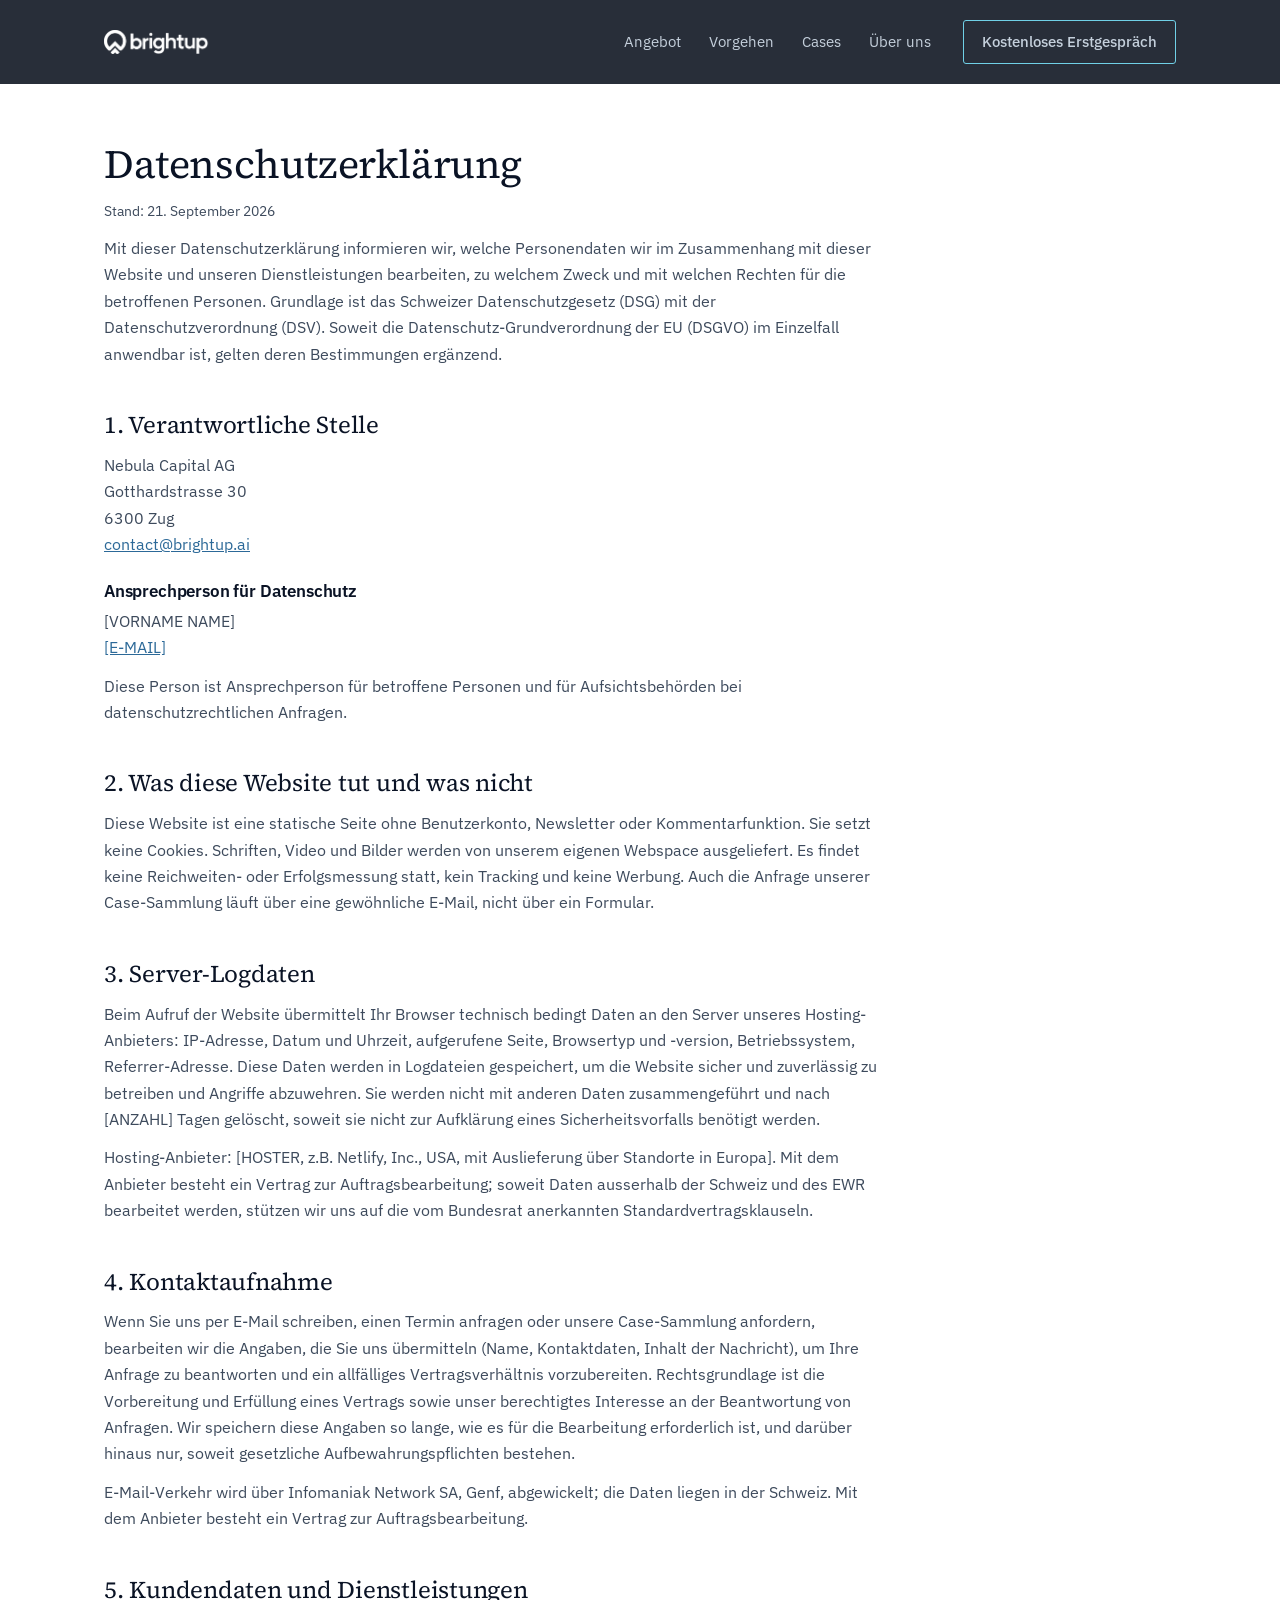
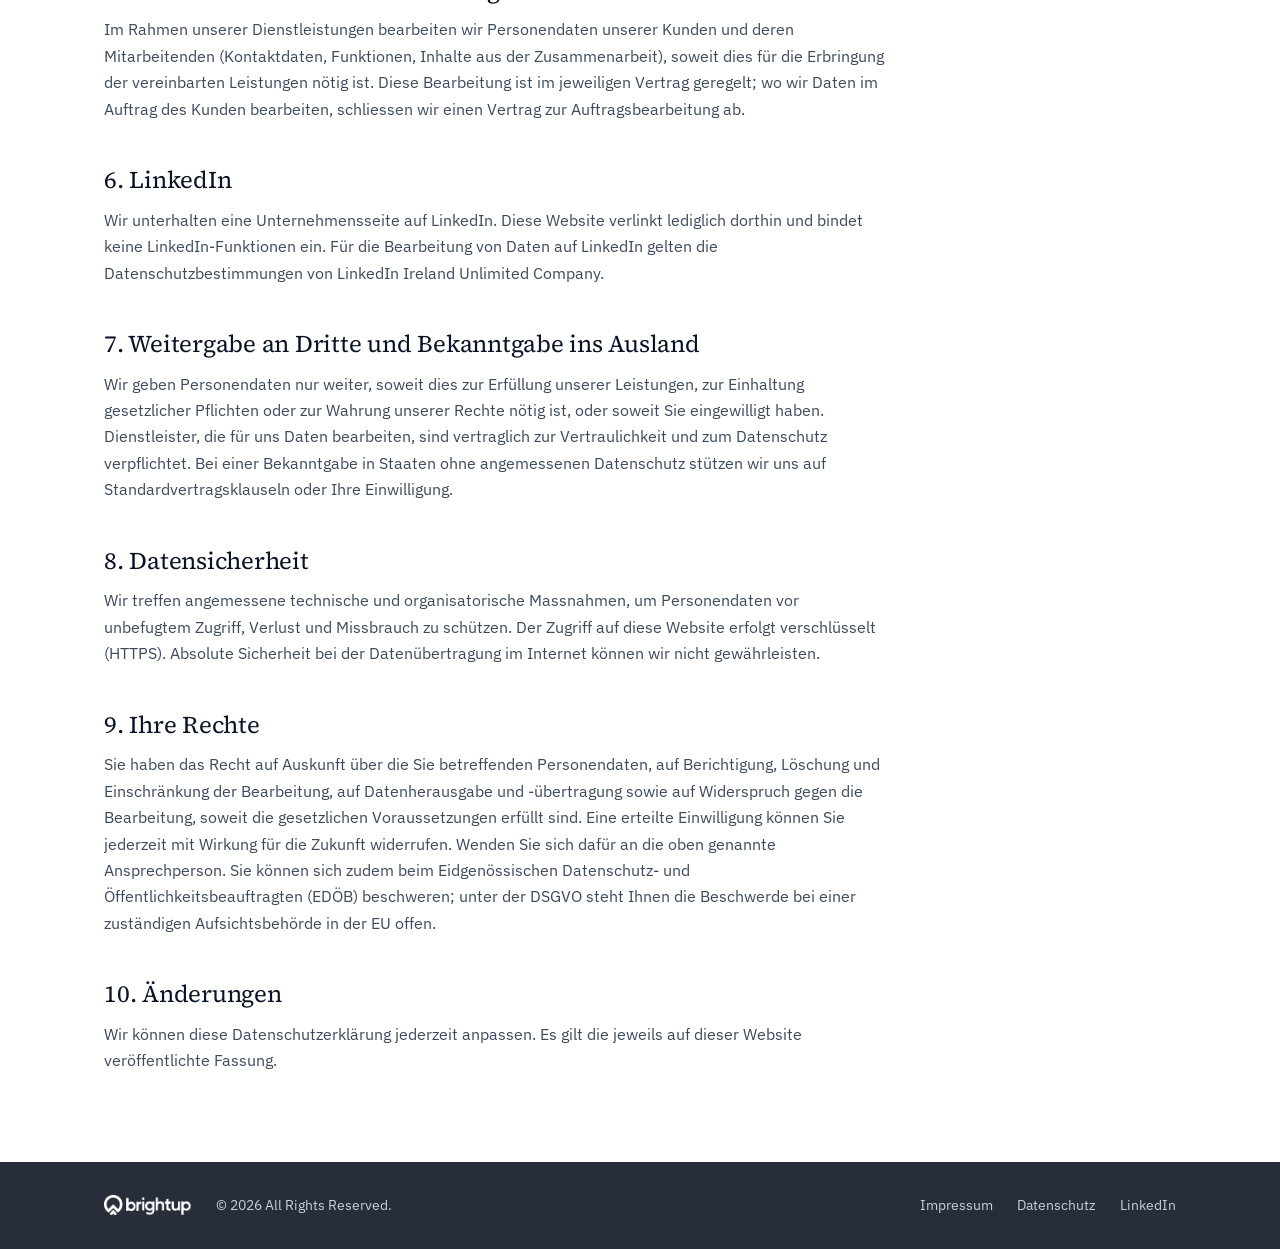
==== datenschutz.html @ b2f159bc "Website v5" ====
<!doctype html>
<html lang="de-CH">
<head>
<meta charset="utf-8">
<meta name="viewport" content="width=device-width, initial-scale=1, viewport-fit=cover">
<title>Datenschutzerklärung – Brightup</title>
<meta name="description" content="Datenschutzerklärung von Brightup.">
<meta name="robots" content="noindex, follow">
<meta name="theme-color" content="#282E39">
<link rel="icon" type="image/png" sizes="32x32" href="/assets/img/favicon-32.png">
<link rel="apple-touch-icon" sizes="180x180" href="/assets/img/favicon-180.png">
<link rel="stylesheet" href="/assets/css/site.css">
</head>
<body>

<header class="header header--solid">
  <div class="container header__bar">
    <a class="header__logo" href="/" aria-label="Brightup, Startseite"><img src="/assets/img/brightup-wordmark-white.png" alt="Brightup" width="890" height="194"></a>
    <button class="nav-toggle" type="button" aria-expanded="false" aria-controls="nav" aria-label="Menü"><span></span></button>
    <nav class="nav" id="nav" aria-label="Hauptnavigation">
      <a href="/#angebot">Angebot</a>
      <a href="/#vorgehen">Vorgehen</a>
      <a href="/#cases">Cases</a>
      <a href="/#ueber">Über uns</a>
      <a class="btn btn--ghost" href="/#gespraech">Kostenloses Erstgespräch</a>
    </nav>
  </div>
</header>

<main class="container legal">
  <div class="legal__body">
    <h1 id="datenschutz">Datenschutzerklärung</h1>
    <p class="meta">Stand: 21. September 2026</p>
    <p>Mit dieser Datenschutzerklärung informieren wir, welche Personendaten wir im Zusammenhang mit dieser Website und unseren Dienstleistungen bearbeiten, zu welchem Zweck und mit welchen Rechten für die betroffenen Personen. Grundlage ist das Schweizer Datenschutzgesetz (DSG) mit der Datenschutzverordnung (DSV). Soweit die Datenschutz-Grundverordnung der EU (DSGVO) im Einzelfall anwendbar ist, gelten deren Bestimmungen ergänzend.</p>

    <h2>1. Verantwortliche Stelle</h2>
    <address>
      <p>Nebula Capital AG<br>
      Gotthardstrasse 30<br>
      6300 Zug<br>
      <a href="mailto:contact@brightup.ai">contact@brightup.ai</a></p>
    </address>
    <h3>Ansprechperson für Datenschutz</h3>
    <p>[VORNAME NAME]<br>
    <a href="mailto:[E-MAIL]">[E-MAIL]</a></p>
    <p>Diese Person ist Ansprechperson für betroffene Personen und für Aufsichtsbehörden bei datenschutzrechtlichen Anfragen.</p>

    <h2>2. Was diese Website tut und was nicht</h2>
    <p>Diese Website ist eine statische Seite ohne Benutzerkonto, Newsletter oder Kommentarfunktion. Sie setzt keine Cookies. Schriften, Video und Bilder werden von unserem eigenen Webspace ausgeliefert. Es findet keine Reichweiten- oder Erfolgsmessung statt, kein Tracking und keine Werbung. Auch die Anfrage unserer Case-Sammlung läuft über eine gewöhnliche E-Mail, nicht über ein Formular.</p>

    <h2>3. Server-Logdaten</h2>
    <p>Beim Aufruf der Website übermittelt Ihr Browser technisch bedingt Daten an den Server unseres Hosting-Anbieters: IP-Adresse, Datum und Uhrzeit, aufgerufene Seite, Browsertyp und -version, Betriebssystem, Referrer-Adresse. Diese Daten werden in Logdateien gespeichert, um die Website sicher und zuverlässig zu betreiben und Angriffe abzuwehren. Sie werden nicht mit anderen Daten zusammengeführt und nach [ANZAHL] Tagen gelöscht, soweit sie nicht zur Aufklärung eines Sicherheitsvorfalls benötigt werden.</p>
    <p>Hosting-Anbieter: [HOSTER, z.B. Netlify, Inc., USA, mit Auslieferung über Standorte in Europa]. Mit dem Anbieter besteht ein Vertrag zur Auftragsbearbeitung; soweit Daten ausserhalb der Schweiz und des EWR bearbeitet werden, stützen wir uns auf die vom Bundesrat anerkannten Standardvertragsklauseln.</p>

    <h2>4. Kontaktaufnahme</h2>
    <p>Wenn Sie uns per E-Mail schreiben, einen Termin anfragen oder unsere Case-Sammlung anfordern, bearbeiten wir die Angaben, die Sie uns übermitteln (Name, Kontaktdaten, Inhalt der Nachricht), um Ihre Anfrage zu beantworten und ein allfälliges Vertragsverhältnis vorzubereiten. Rechtsgrundlage ist die Vorbereitung und Erfüllung eines Vertrags sowie unser berechtigtes Interesse an der Beantwortung von Anfragen. Wir speichern diese Angaben so lange, wie es für die Bearbeitung erforderlich ist, und darüber hinaus nur, soweit gesetzliche Aufbewahrungspflichten bestehen.</p>
    <p>E-Mail-Verkehr wird über Infomaniak Network SA, Genf, abgewickelt; die Daten liegen in der Schweiz. Mit dem Anbieter besteht ein Vertrag zur Auftragsbearbeitung.</p>


    <h2>5. Kundendaten und Dienstleistungen</h2>
    <p>Im Rahmen unserer Dienstleistungen bearbeiten wir Personendaten unserer Kunden und deren Mitarbeitenden (Kontaktdaten, Funktionen, Inhalte aus der Zusammenarbeit), soweit dies für die Erbringung der vereinbarten Leistungen nötig ist. Diese Bearbeitung ist im jeweiligen Vertrag geregelt; wo wir Daten im Auftrag des Kunden bearbeiten, schliessen wir einen Vertrag zur Auftragsbearbeitung ab.</p>

    <h2>6. LinkedIn</h2>
    <p>Wir unterhalten eine Unternehmensseite auf LinkedIn. Diese Website verlinkt lediglich dorthin und bindet keine LinkedIn-Funktionen ein. Für die Bearbeitung von Daten auf LinkedIn gelten die Datenschutzbestimmungen von LinkedIn Ireland Unlimited Company.</p>

    <h2>7. Weitergabe an Dritte und Bekanntgabe ins Ausland</h2>
    <p>Wir geben Personendaten nur weiter, soweit dies zur Erfüllung unserer Leistungen, zur Einhaltung gesetzlicher Pflichten oder zur Wahrung unserer Rechte nötig ist, oder soweit Sie eingewilligt haben. Dienstleister, die für uns Daten bearbeiten, sind vertraglich zur Vertraulichkeit und zum Datenschutz verpflichtet. Bei einer Bekanntgabe in Staaten ohne angemessenen Datenschutz stützen wir uns auf Standardvertragsklauseln oder Ihre Einwilligung.</p>

    <h2>8. Datensicherheit</h2>
    <p>Wir treffen angemessene technische und organisatorische Massnahmen, um Personendaten vor unbefugtem Zugriff, Verlust und Missbrauch zu schützen. Der Zugriff auf diese Website erfolgt verschlüsselt (HTTPS). Absolute Sicherheit bei der Datenübertragung im Internet können wir nicht gewährleisten.</p>

    <h2>9. Ihre Rechte</h2>
    <p>Sie haben das Recht auf Auskunft über die Sie betreffenden Personendaten, auf Berichtigung, Löschung und Einschränkung der Bearbeitung, auf Datenherausgabe und -übertragung sowie auf Widerspruch gegen die Bearbeitung, soweit die gesetzlichen Voraussetzungen erfüllt sind. Eine erteilte Einwilligung können Sie jederzeit mit Wirkung für die Zukunft widerrufen. Wenden Sie sich dafür an die oben genannte Ansprechperson. Sie können sich zudem beim Eidgenössischen Datenschutz- und Öffentlichkeitsbeauftragten (EDÖB) beschweren; unter der DSGVO steht Ihnen die Beschwerde bei einer zuständigen Aufsichtsbehörde in der EU offen.</p>

    <h2>10. Änderungen</h2>
    <p>Wir können diese Datenschutzerklärung jederzeit anpassen. Es gilt die jeweils auf dieser Website veröffentlichte Fassung.</p>
  </div>
</main>

<footer class="footer">
  <div class="container footer__row">
    <div class="footer__brand">
      <img src="/assets/img/brightup-wordmark-white.png" alt="Brightup" width="890" height="194">
      <span>© <span data-year>2026</span> All Rights Reserved.</span>
    </div>
    <div class="footer__links">
      <a href="/impressum.html">Impressum</a>
      <a href="/datenschutz.html">Datenschutz</a>
      <a href="https://www.linkedin.com/company/brightupai/" rel="noopener">LinkedIn</a>
    </div>
  </div>
</footer>

<script src="/assets/js/site.js" defer></script>
</body>
</html>
---- assets/css/site.css ----
/* Brightup — Stylesheet. Design-System siehe CLAUDE.md. */

@font-face { font-family: "Source Serif 4"; font-style: normal; font-weight: 400; font-display: swap; src: url("../fonts/source-serif-4-latin-400-normal.woff2") format("woff2"); }
@font-face { font-family: "Source Serif 4"; font-style: normal; font-weight: 600; font-display: swap; src: url("../fonts/source-serif-4-latin-600-normal.woff2") format("woff2"); }
@font-face { font-family: "IBM Plex Sans"; font-style: normal; font-weight: 400; font-display: swap; src: url("../fonts/ibm-plex-sans-latin-400-normal.woff2") format("woff2"); }
@font-face { font-family: "IBM Plex Sans"; font-style: normal; font-weight: 500; font-display: swap; src: url("../fonts/ibm-plex-sans-latin-500-normal.woff2") format("woff2"); }
@font-face { font-family: "IBM Plex Sans"; font-style: normal; font-weight: 600; font-display: swap; src: url("../fonts/ibm-plex-sans-latin-600-normal.woff2") format("woff2"); }

:root {
  --ink: #0A1325;
  --ink-muted: #3D4A5C;
  --paper: #FAFAFA;
  --white: #FFFFFF;
  --line: #D5DBE3;
  --line-soft: #E3E7EC;
  --accent: #2C6998;
  --accent-bright: #2C8ECF;
  --cyan: #70D0E7;
  --dark: #282E39;
  --navy: #061424;
  --grad: linear-gradient(90deg, #3BE9F1, #4AC6F9);
  --serif: "Source Serif 4", Georgia, "Times New Roman", serif;
  --sans: "IBM Plex Sans", system-ui, -apple-system, "Segoe UI", Helvetica, Arial, sans-serif;
  --container: 1200px;
  --gutter: clamp(20px, 5vw, 96px);
  --section: clamp(56px, 8vw, 100px);
  --radius: 4px;
  box-sizing: border-box;
  padding-top: env(safe-area-inset-top, 0px);
  padding-bottom: env(safe-area-inset-bottom, 0px);
}
*, *::before, *::after { box-sizing: inherit; }
html { scroll-behavior: smooth; scroll-padding-top: calc(72px + env(safe-area-inset-top, 0px)); -webkit-text-size-adjust: 100%; }
body { margin: 0; background: var(--white); color: var(--ink); font-family: var(--sans); font-size: 16px; line-height: 1.65; -webkit-font-smoothing: antialiased; }
img, video { max-width: 100%; height: auto; display: block; }
a { color: var(--accent); }
a:hover { color: var(--ink); }
button { font: inherit; }
h1, h2, h3 { font-family: var(--serif); font-weight: 400; letter-spacing: -0.01em; line-height: 1.2; margin: 0; text-wrap: pretty; }
p { margin: 0; }
.visually-hidden { position: absolute; width: 1px; height: 1px; overflow: hidden; clip: rect(0 0 0 0); white-space: nowrap; }

.container { width: 100%; max-width: var(--container); margin: 0 auto; padding-left: var(--gutter); padding-right: var(--gutter); }
.section { padding-top: var(--section); padding-bottom: var(--section); border-bottom: 1px solid var(--line-soft); }
.section--paper { background: var(--paper); }
.gradbar { width: 40px; height: 3px; background: var(--grad); }
.eyebrow { font-size: 12px; font-weight: 500; letter-spacing: 0.08em; text-transform: uppercase; color: var(--ink-muted); }
.eyebrow--accent { color: var(--accent); }
.h2 { font-size: clamp(26px, 3vw, 34px); }
.lead { font-size: clamp(16px, 1.3vw, 17px); color: var(--ink-muted); max-width: 760px; }
.muted { color: var(--ink-muted); }
.small { font-size: 13px; line-height: 1.6; color: var(--ink-muted); }
.stack { display: flex; flex-direction: column; gap: 20px; }

/* Schaltflächen */
.btn { display: inline-flex; align-items: center; justify-content: center; gap: 8px; min-height: 48px; padding: 0 26px; border-radius: 3px; font-weight: 600; font-size: 16px; text-decoration: none; border: 1px solid transparent; cursor: pointer; transition: background .15s ease, color .15s ease, border-color .15s ease; }
.btn--primary { background: var(--accent-bright); color: var(--white); }
.btn--primary:hover { background: var(--accent); color: var(--white); }
.btn--outline { background: var(--white); color: var(--accent); border-color: var(--line); font-weight: 500; font-size: 15px; min-height: 44px; }
.btn--outline:hover { border-color: var(--accent); color: var(--accent); }
.btn--ghost { background: transparent; color: var(--white); border-color: var(--cyan); font-weight: 500; font-size: 15px; min-height: 44px; padding: 0 18px; }
.btn--ghost:hover { background: rgba(255,255,255,0.08); color: var(--white); }
.link { font-size: 16px; text-decoration: none; }
.link--light { color: var(--white); }
.link--light:hover { color: var(--cyan); }

/* Kopf */
.header { position: absolute; top: env(safe-area-inset-top, 0px); left: 0; right: 0; z-index: 20; }
.header__bar { display: flex; align-items: center; justify-content: space-between; gap: 24px; padding-top: 20px; padding-bottom: 20px; }
.header__logo img { height: 24px; width: auto; }
.nav { display: flex; align-items: center; gap: 28px; }
.nav a { font-size: 15px; text-decoration: none; color: #C5D0DC; }
.nav a:hover { color: var(--white); }
.nav .btn { margin-left: 4px; }
.nav-toggle { display: none; background: transparent; border: 1px solid rgba(255,255,255,0.35); color: var(--white); border-radius: 3px; width: 44px; height: 44px; cursor: pointer; align-items: center; justify-content: center; }
.nav-toggle span { display: block; width: 18px; height: 2px; background: currentColor; position: relative; }
.nav-toggle span::before, .nav-toggle span::after { content: ""; position: absolute; left: 0; width: 18px; height: 2px; background: currentColor; }
.nav-toggle span::before { top: -6px; } .nav-toggle span::after { top: 6px; }
.header--solid { position: sticky; top: env(safe-area-inset-top, 0px); background: var(--dark); }
.header--solid .nav a { color: #C5D0DC; }

/* Hero */
.hero { position: relative; background: var(--navy); color: var(--white); overflow: hidden; min-height: 640px; display: flex; align-items: center; }
.hero__media { position: absolute; inset: 0; }
.hero__media video, .hero__media img { position: absolute; inset: 0; width: 100%; height: 100%; object-fit: cover; }
.hero__shade { position: absolute; inset: 0; background: linear-gradient(90deg, rgba(6,20,36,0.78) 0%, rgba(6,20,36,0.5) 55%, rgba(6,20,36,0.2) 100%); }
.hero__inner { position: relative; padding-top: calc(96px + 56px); padding-bottom: 88px; }
.hero__copy { display: flex; flex-direction: column; gap: 20px; max-width: 760px; }
.hero__eyebrow { color: var(--cyan); }
.hero h1 { font-size: clamp(32px, 4.2vw, 54px); font-weight: 600; letter-spacing: -0.015em; line-height: 1.12; color: var(--white); }
.hero__second { font-size: clamp(18px, 1.7vw, 22px); font-weight: 500; line-height: 1.4; }
.hero__sub { font-size: clamp(15px, 1.3vw, 17px); color: #C5D0DC; max-width: 620px; }
.hero__actions { display: flex; align-items: center; flex-wrap: wrap; gap: 20px 24px; padding-top: 6px; }

/* Logos */
.logos { padding-top: 40px; padding-bottom: 40px; }
.logos__row { margin-top: 24px; }
.logos__set { display: flex; align-items: center; justify-content: space-between; flex-wrap: wrap; gap: 28px 48px; }
.logos__set--copy { display: none; }
.logos__set img { height: 34px; width: auto; }
@keyframes logos-marquee { from { transform: translateX(0); } to { transform: translateX(-100%); } }

/* Zwei Spalten */
.two-col { display: grid; grid-template-columns: minmax(0, 400px) minmax(0, 1fr); gap: 56px 72px; align-items: start; }
.two-col--narrow { grid-template-columns: minmax(0, 360px) minmax(0, 1fr); }

/* Karte mit Balken */
.card { background: var(--white); border: 1px solid var(--line); border-radius: var(--radius); }
.erw { padding: 24px 26px; display: flex; flex-direction: column; gap: 12px; }
.erw__head { display: flex; justify-content: space-between; align-items: baseline; gap: 16px; }
.erw__title { font-family: var(--serif); font-size: 19px; }
.erw__row { display: grid; grid-template-columns: minmax(0, 1fr) minmax(0, 1fr) 24px; gap: 12px; align-items: center; padding: 9px 0; border-top: 1px solid var(--line-soft); font-size: 13px; }
.erw__bar { height: 6px; background: #EEF1F4; border-radius: 3px; overflow: hidden; }
.erw__fill { height: 6px; width: 0; background: linear-gradient(90deg, #2C8ECF, #70D0E7); border-radius: 3px; transition: width .8s ease-out; transition-delay: calc(var(--i, 0) * .35s); }
.erw__check { width: 24px; height: 24px; border-radius: 50%; border: 2px solid var(--accent-bright); background: var(--white); display: flex; align-items: center; justify-content: center; opacity: 0; transform: scale(.5); transition: opacity .3s ease, transform .35s cubic-bezier(.2, .9, .3, 1.4); transition-delay: calc(var(--i, 0) * .35s + .7s); }
.erw__check svg { width: 14px; height: 14px; }
.erw__foot { display: flex; justify-content: space-between; gap: 16px; font-size: 12px; color: var(--ink-muted); border-top: 1px solid var(--line); padding-top: 10px; }
.erw.is-visible .erw__fill { width: 100%; }
.erw.is-visible .erw__check { opacity: 1; transform: scale(1); }

/* Angebot */
.grid-3 { display: grid; grid-template-columns: repeat(3, minmax(0, 1fr)); gap: 24px; }
.tile { display: flex; flex-direction: column; gap: 14px; background: var(--paper); border: 1px solid var(--line); border-radius: var(--radius); padding: 28px; }
.tile__title { font-size: 20px; font-weight: 600; line-height: 1.3; }
.tile__text { font-size: 15px; color: var(--ink-muted); flex-grow: 1; }
.section__head { display: flex; align-items: flex-end; justify-content: space-between; gap: 48px; margin-bottom: 40px; }

/* Vorgehen */
.tabs { display: flex; flex-wrap: wrap; gap: 0; border-bottom: 1px solid var(--line); margin-bottom: 40px; }
.tab { flex-shrink: 0; background: transparent; border: none; border-bottom: 2px solid transparent; margin-bottom: -1px; padding: 14px 24px; font-size: 16px; font-weight: 500; color: var(--ink-muted); cursor: pointer; }
.tab[aria-selected="true"] { color: var(--ink); font-weight: 600; border-bottom-color: var(--accent); }
.panel[hidden] { display: none; }
.steps { position: relative; margin-top: 28px; }
.steps::before { content: ""; position: absolute; top: 16px; left: 16px; right: 16px; height: 1px; background: var(--line); }
.steps__grid { display: grid; grid-template-columns: repeat(var(--cols, 4), minmax(0, 1fr)); gap: 40px; }
.step { position: relative; display: flex; flex-direction: column; gap: 10px; padding-top: 28px; }
.step__num { position: absolute; top: 0; left: 0; width: 32px; height: 32px; border: 1px solid var(--accent); border-radius: 50%; background: var(--white); display: flex; align-items: center; justify-content: center; font-family: var(--serif); font-size: 15px; color: var(--accent); }
.step__title { padding-top: 20px; font-size: 18px; font-weight: 600; }
.step__dur { font-size: 13px; color: var(--accent); font-weight: 500; }
.step__text { font-size: 15px; color: var(--ink-muted); }

/* Zertifizierungen */
.cert-tiles { display: grid; grid-template-columns: repeat(3, minmax(0, 1fr)); gap: 12px; }
.cert-group { display: flex; flex-direction: column; gap: 10px; }
.cert-group + .cert-group { margin-top: 6px; }
.cert-tile { display: flex; align-items: center; justify-content: center; min-height: 60px; padding: 0 8px; border-radius: var(--radius); border: 1px solid var(--line); background: var(--paper); font-family: var(--serif); font-size: 18px; letter-spacing: 0.02em; color: var(--ink); cursor: pointer; }
.cert-tile[aria-selected="true"] { background: var(--white); border-color: var(--accent); box-shadow: inset 0 0 0 1px var(--accent); }
.cert-tile img { height: 36px; width: auto; }
.cert-panel { padding: 28px 32px; display: flex; flex-direction: column; gap: 10px; }
.cert-panel__title { font-family: var(--serif); font-size: 22px; line-height: 1.25; }
.cert-panel__text { font-size: 15px; color: var(--ink-muted); }

/* Über */
.prose { display: flex; flex-direction: column; gap: 20px; max-width: 700px; }
.prose p { font-size: 17px; color: var(--ink-muted); }

/* Erstgespräch */
.cta { position: relative; overflow: hidden; border: 1px solid var(--line); border-radius: 6px; background: var(--paper); }
.cta__bar { height: 6px; background: var(--grad); }
.cta__mark { position: absolute; right: -40px; top: 30px; width: 340px; opacity: 0.14; pointer-events: none; }
.cta__inner { position: relative; display: flex; align-items: center; justify-content: space-between; gap: 80px; padding: 56px 64px; }
.cta__copy { display: flex; flex-direction: column; gap: 18px; max-width: 680px; }
.cta h2 { font-size: clamp(28px, 3.2vw, 40px); letter-spacing: -0.015em; line-height: 1.15; }
.cta__actions { display: flex; align-items: center; flex-wrap: wrap; gap: 18px 24px; padding-top: 6px; }

/* Fusszeile */
.footer { background: var(--dark); color: #C5D0DC; padding-top: 32px; padding-bottom: calc(32px + env(safe-area-inset-bottom, 0px)); }
.footer__row { display: flex; align-items: center; justify-content: space-between; flex-wrap: wrap; gap: 16px 24px; }
.footer__brand { display: flex; align-items: center; gap: 20px; font-size: 14px; }
.footer__brand img { height: 20px; width: auto; }
.footer__links { display: flex; gap: 24px; }
.footer__links a { font-size: 14px; color: #C5D0DC; text-decoration: none; }
.footer__links a:hover { color: var(--white); }

/* Cases: Karussell */
.peek { background: var(--navy); color: var(--white); border-bottom: none; }
.peek .eyebrow { color: var(--cyan); }
.peek .h2 { color: var(--white); }
.peek .lead { color: #C5D0DC; }
.peek__head { display: flex; align-items: flex-end; justify-content: space-between; gap: 32px; margin-bottom: 36px; }
.peek__nav { display: flex; gap: 10px; }
.peek__btn { width: 44px; height: 44px; border-radius: 50%; border: 1px solid rgba(255,255,255,0.35); background: transparent; color: var(--white); cursor: pointer; display: inline-flex; align-items: center; justify-content: center; }
.peek__btn:hover { border-color: var(--cyan); color: var(--cyan); }
.peek__track { display: flex; gap: 20px; overflow-x: auto; scroll-snap-type: x mandatory; scroll-behavior: smooth; padding-bottom: 8px; -webkit-overflow-scrolling: touch; scrollbar-width: none; }
.peek__track::-webkit-scrollbar { display: none; }
.case { flex: 0 0 340px; scroll-snap-align: start; display: flex; flex-direction: column; background: rgba(255,255,255,0.04); border: 1px solid rgba(255,255,255,0.14); border-radius: 6px; overflow: hidden; }
.case__media { position: relative; aspect-ratio: 853 / 480; background: #FFFFFF; }
.case__media img { width: 100%; height: 100%; object-fit: cover; }
.case__body { display: flex; flex-direction: column; gap: 6px; padding: 16px 20px 20px; }
.case__body .eyebrow { color: var(--cyan); font-size: 11px; }
.case__title { font-size: 16px; font-weight: 600; line-height: 1.3; color: var(--white); }
.case__text { font-size: 13.5px; color: #C5D0DC; }
.case--cta { justify-content: center; align-items: flex-start; gap: 14px; padding: 28px 24px; background: rgba(112,208,231,0.06); border-color: rgba(112,208,231,0.35); }
.case--cta .case__title { font-family: var(--serif); font-weight: 400; font-size: 22px; line-height: 1.25; }
.peek__foot { display: flex; align-items: center; gap: 24px; flex-wrap: wrap; margin-top: 28px; }
.peek__foot .link { color: #C5D0DC; }
.peek__foot .link:hover { color: var(--white); }

/* Rechtliches */
.legal { padding-top: 56px; padding-bottom: 88px; }
.legal__body { max-width: 780px; }
.legal h1 { font-size: clamp(28px, 3.5vw, 40px); margin-bottom: 12px; }
.legal h2 { font-size: 24px; margin-top: 44px; margin-bottom: 12px; }
.legal h3 { font-family: var(--sans); font-size: 17px; font-weight: 600; margin-top: 24px; margin-bottom: 6px; }
.legal p, .legal li { color: var(--ink-muted); }
.legal p + p { margin-top: 12px; }
.legal ul { padding-left: 20px; margin: 8px 0 0; }
.legal .meta { font-size: 14px; color: var(--ink-muted); }
.legal address { font-style: normal; }
.legal--solid-header .hero { display: none; }

/* Tablet */
@media (max-width: 1024px) {
  .two-col, .two-col--narrow { grid-template-columns: minmax(0, 1fr); gap: 32px; }
  .grid-3 { grid-template-columns: repeat(2, minmax(0, 1fr)); }
  .steps__grid { grid-template-columns: repeat(2, minmax(0, 1fr)); gap: 32px; }
  .steps::before { display: none; }
  .section__head { flex-direction: column; align-items: flex-start; gap: 16px; }
  .cta__inner { flex-direction: column; align-items: flex-start; gap: 28px; padding: 40px 32px; }
  .cta__mark { right: -60px; top: auto; bottom: -40px; width: 260px; }
}

/* Mobil */
@media (max-width: 720px) {
  .nav { display: none; }
  .nav.is-open { display: flex; position: absolute; top: calc(100% + 8px); right: var(--gutter); left: var(--gutter); flex-direction: column; align-items: stretch; gap: 4px; background: var(--dark); border: 1px solid rgba(255,255,255,0.15); border-radius: 6px; padding: 12px; }
  .nav.is-open a { padding: 12px 10px; font-size: 16px; }
  .nav.is-open .btn { margin: 6px 0 0; }
  .nav-toggle { display: inline-flex; }
  .hero { min-height: 0; }
  .hero__shade { background: linear-gradient(180deg, rgba(6,20,36,0.6) 0%, rgba(6,20,36,0.72) 60%, rgba(6,20,36,0.4) 100%); }
  .hero__inner { padding-top: calc(72px + 40px); padding-bottom: 48px; }
  .hero__actions .btn { width: 100%; }
  .hero__actions .link { width: 100%; text-align: center; }
  .logos__row { display: flex; overflow: hidden; margin-top: 20px; }
  .logos__set { flex: 0 0 auto; flex-wrap: nowrap; justify-content: flex-start; gap: 44px; padding-right: 44px; animation: logos-marquee 22s linear infinite; }
  .logos__set--copy { display: flex; }
  .logos__set img { height: 26px; }
  .logos__row:hover .logos__set, .logos__row:active .logos__set { animation-play-state: paused; }
  .grid-3 { grid-template-columns: minmax(0, 1fr); }
  .case { flex: 0 0 min(78vw, 320px); }
  .peek__head { flex-direction: column; align-items: flex-start; gap: 16px; }
  .tile { padding: 22px; }
  .tab { padding: 12px 14px; font-size: 14px; }
  .steps__grid { grid-template-columns: minmax(0, 1fr); gap: 0; }
  .step { padding: 16px 0 16px 46px; border-top: 1px solid var(--line); }
  .step:last-child { border-bottom: 1px solid var(--line); }
  .step__num { top: 16px; }
  .step__title { padding-top: 0; }
  .erw { padding: 18px 16px; }
  .erw__row { grid-template-columns: minmax(0, 1fr) 24px; }
  .erw__bar { display: none; }
  .cert-panel { padding: 20px; }
  .cta__inner { padding: 28px 22px; }
  .cta__actions .btn { width: 100%; }
  .footer__row { flex-direction: column; align-items: flex-start; }
}

/* Grosse Bildschirme */
@media (min-width: 1600px) {
  :root { --container: 1320px; }
  .hero { min-height: 720px; }
}

@media (prefers-reduced-motion: reduce) {
  html { scroll-behavior: auto; }
  .erw__fill, .erw__check { transition: none; }
  .logos__set { animation: none; }
  .logos__set--copy { display: none; }
  .logos__row { overflow-x: auto; }
}
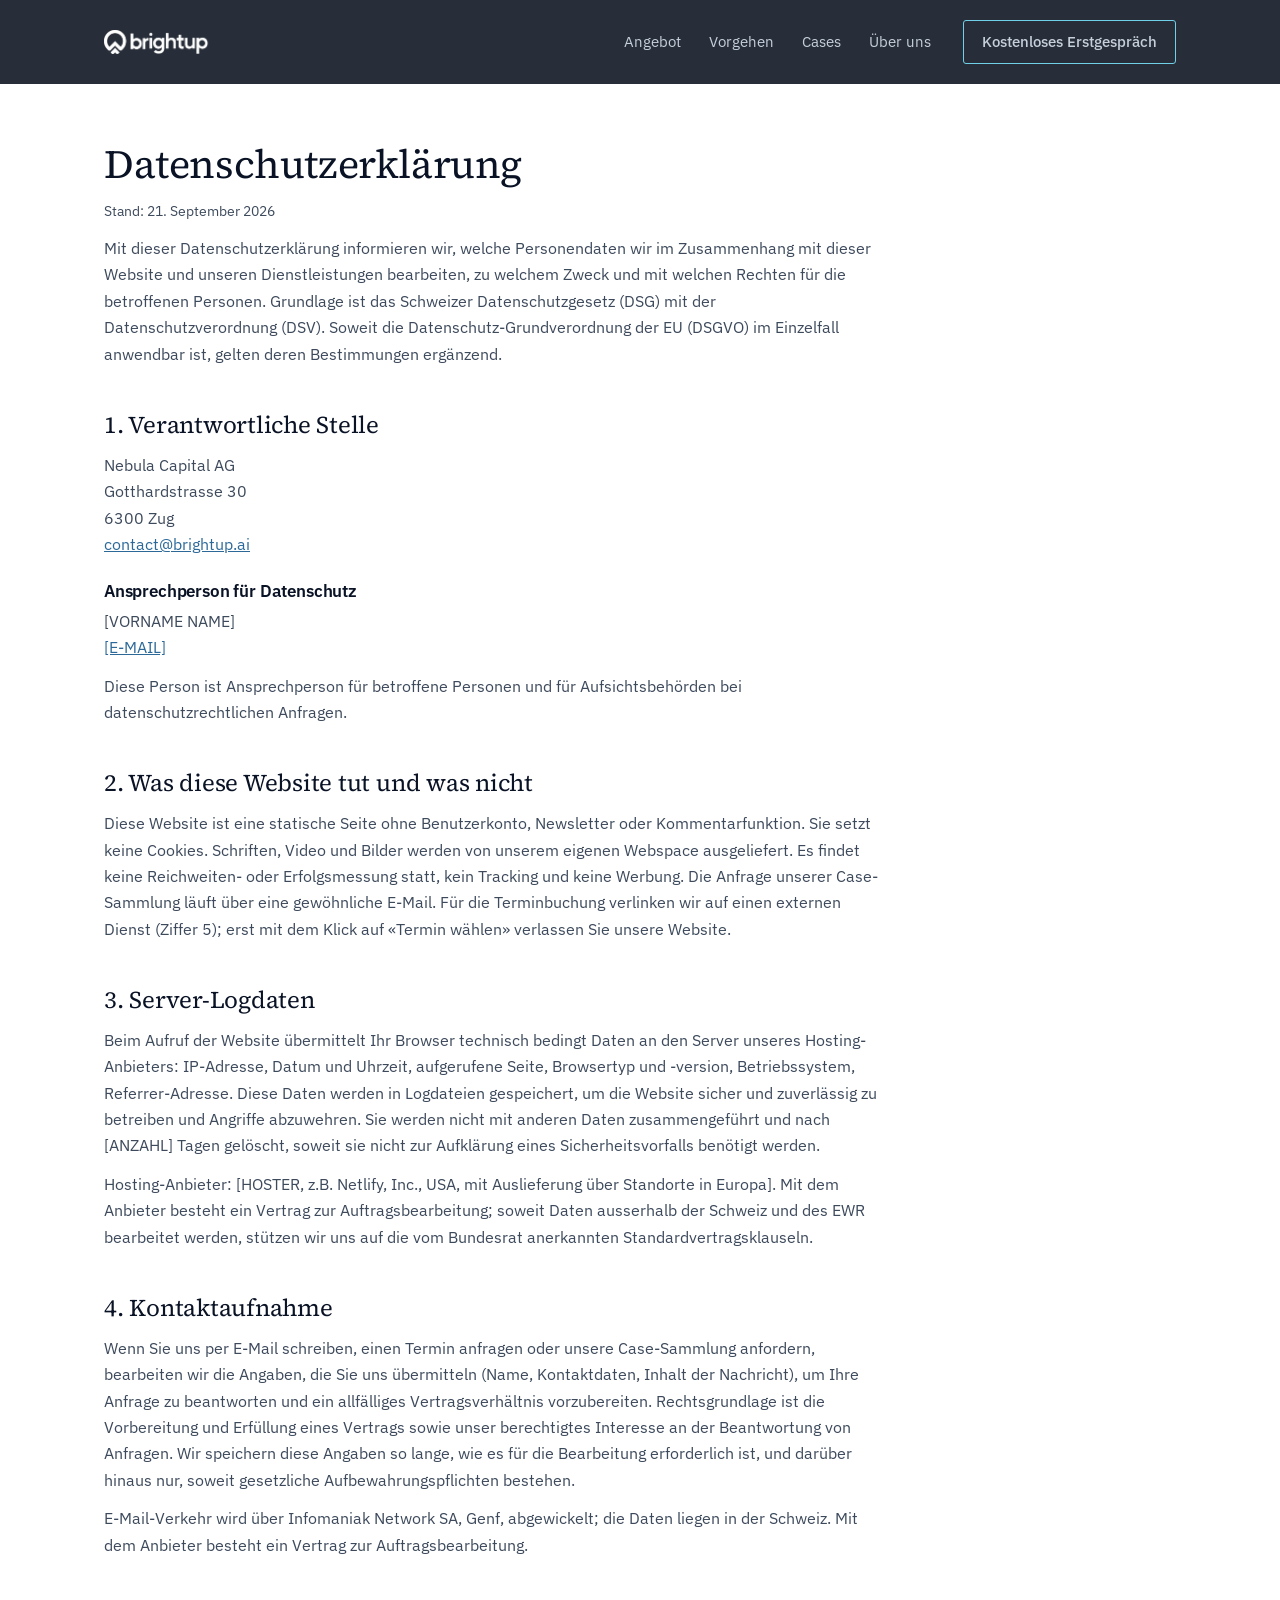
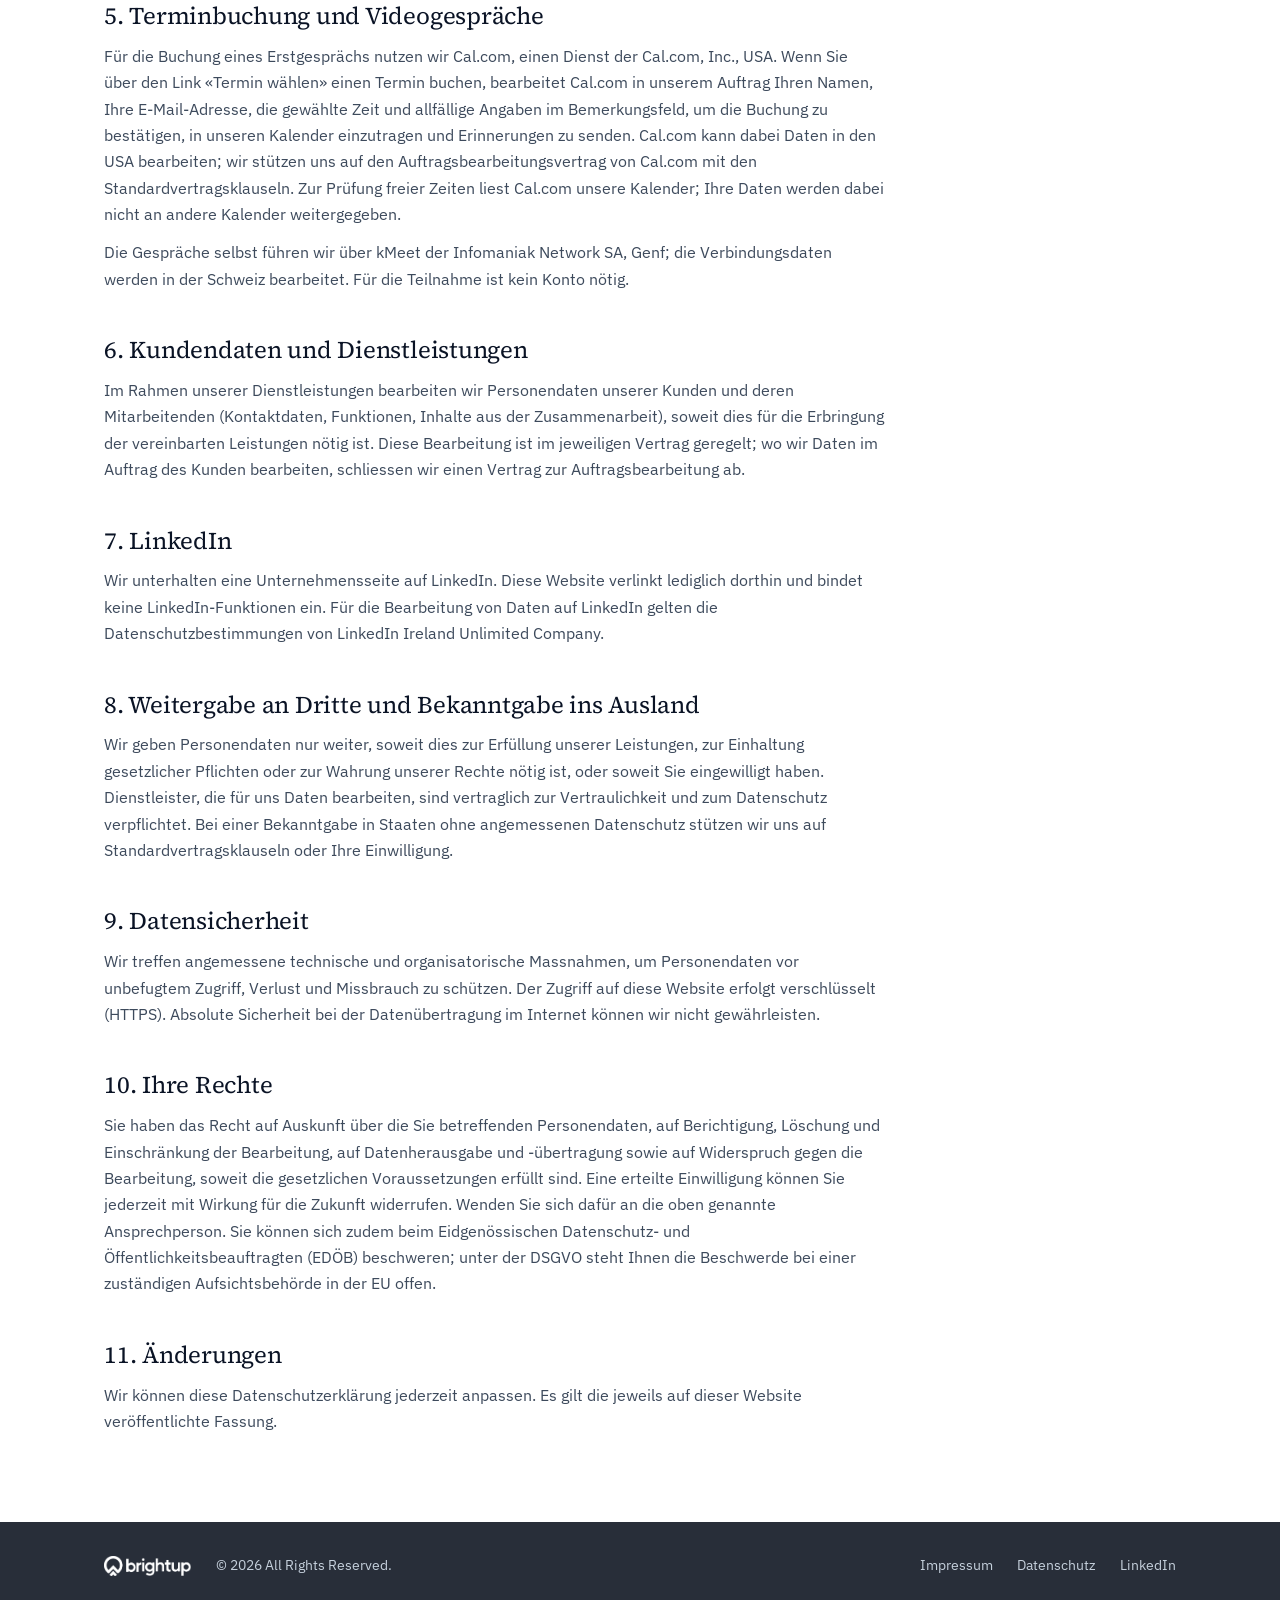
==== commit 23d80100: "Terminlink und Datenschutz Terminbuchung" ====
--- a/datenschutz.html
+++ b/datenschutz.html
@@ -7,22 +7,22 @@
 <meta name="description" content="Datenschutzerklärung von Brightup.">
 <meta name="robots" content="noindex, follow">
 <meta name="theme-color" content="#282E39">
-<link rel="icon" type="image/png" sizes="32x32" href="/assets/img/favicon-32.png">
-<link rel="apple-touch-icon" sizes="180x180" href="/assets/img/favicon-180.png">
-<link rel="stylesheet" href="/assets/css/site.css">
+<link rel="icon" type="image/png" sizes="32x32" href="assets/img/favicon-32.png">
+<link rel="apple-touch-icon" sizes="180x180" href="assets/img/favicon-180.png">
+<link rel="stylesheet" href="assets/css/site.css">
 </head>
 <body>
 
 <header class="header header--solid">
   <div class="container header__bar">
-    <a class="header__logo" href="/" aria-label="Brightup, Startseite"><img src="/assets/img/brightup-wordmark-white.png" alt="Brightup" width="890" height="194"></a>
+    <a class="header__logo" href="index.html" aria-label="Brightup, Startseite"><img src="assets/img/brightup-wordmark-white.png" alt="Brightup" width="890" height="194"></a>
     <button class="nav-toggle" type="button" aria-expanded="false" aria-controls="nav" aria-label="Menü"><span></span></button>
     <nav class="nav" id="nav" aria-label="Hauptnavigation">
-      <a href="/#angebot">Angebot</a>
-      <a href="/#vorgehen">Vorgehen</a>
-      <a href="/#cases">Cases</a>
-      <a href="/#ueber">Über uns</a>
-      <a class="btn btn--ghost" href="/#gespraech">Kostenloses Erstgespräch</a>
+      <a href="index.html#angebot">Angebot</a>
+      <a href="index.html#vorgehen">Vorgehen</a>
+      <a href="index.html#cases">Cases</a>
+      <a href="index.html#ueber">Über uns</a>
+      <a class="btn btn--ghost" href="index.html#gespraech">Kostenloses Erstgespräch</a>
     </nav>
   </div>
 </header>
@@ -46,7 +46,7 @@
     <p>Diese Person ist Ansprechperson für betroffene Personen und für Aufsichtsbehörden bei datenschutzrechtlichen Anfragen.</p>
 
     <h2>2. Was diese Website tut und was nicht</h2>
-    <p>Diese Website ist eine statische Seite ohne Benutzerkonto, Newsletter oder Kommentarfunktion. Sie setzt keine Cookies. Schriften, Video und Bilder werden von unserem eigenen Webspace ausgeliefert. Es findet keine Reichweiten- oder Erfolgsmessung statt, kein Tracking und keine Werbung. Auch die Anfrage unserer Case-Sammlung läuft über eine gewöhnliche E-Mail, nicht über ein Formular.</p>
+    <p>Diese Website ist eine statische Seite ohne Benutzerkonto, Newsletter oder Kommentarfunktion. Sie setzt keine Cookies. Schriften, Video und Bilder werden von unserem eigenen Webspace ausgeliefert. Es findet keine Reichweiten- oder Erfolgsmessung statt, kein Tracking und keine Werbung. Die Anfrage unserer Case-Sammlung läuft über eine gewöhnliche E-Mail. Für die Terminbuchung verlinken wir auf einen externen Dienst (Ziffer 5); erst mit dem Klick auf «Termin wählen» verlassen Sie unsere Website.</p>
 
     <h2>3. Server-Logdaten</h2>
     <p>Beim Aufruf der Website übermittelt Ihr Browser technisch bedingt Daten an den Server unseres Hosting-Anbieters: IP-Adresse, Datum und Uhrzeit, aufgerufene Seite, Browsertyp und -version, Betriebssystem, Referrer-Adresse. Diese Daten werden in Logdateien gespeichert, um die Website sicher und zuverlässig zu betreiben und Angriffe abzuwehren. Sie werden nicht mit anderen Daten zusammengeführt und nach [ANZAHL] Tagen gelöscht, soweit sie nicht zur Aufklärung eines Sicherheitsvorfalls benötigt werden.</p>
@@ -57,22 +57,26 @@
     <p>E-Mail-Verkehr wird über Infomaniak Network SA, Genf, abgewickelt; die Daten liegen in der Schweiz. Mit dem Anbieter besteht ein Vertrag zur Auftragsbearbeitung.</p>
 
 
-    <h2>5. Kundendaten und Dienstleistungen</h2>
+    <h2>5. Terminbuchung und Videogespräche</h2>
+    <p>Für die Buchung eines Erstgesprächs nutzen wir Cal.com, einen Dienst der Cal.com, Inc., USA. Wenn Sie über den Link «Termin wählen» einen Termin buchen, bearbeitet Cal.com in unserem Auftrag Ihren Namen, Ihre E-Mail-Adresse, die gewählte Zeit und allfällige Angaben im Bemerkungsfeld, um die Buchung zu bestätigen, in unseren Kalender einzutragen und Erinnerungen zu senden. Cal.com kann dabei Daten in den USA bearbeiten; wir stützen uns auf den Auftragsbearbeitungsvertrag von Cal.com mit den Standardvertragsklauseln. Zur Prüfung freier Zeiten liest Cal.com unsere Kalender; Ihre Daten werden dabei nicht an andere Kalender weitergegeben.</p>
+    <p>Die Gespräche selbst führen wir über kMeet der Infomaniak Network SA, Genf; die Verbindungsdaten werden in der Schweiz bearbeitet. Für die Teilnahme ist kein Konto nötig.</p>
+
+    <h2>6. Kundendaten und Dienstleistungen</h2>
     <p>Im Rahmen unserer Dienstleistungen bearbeiten wir Personendaten unserer Kunden und deren Mitarbeitenden (Kontaktdaten, Funktionen, Inhalte aus der Zusammenarbeit), soweit dies für die Erbringung der vereinbarten Leistungen nötig ist. Diese Bearbeitung ist im jeweiligen Vertrag geregelt; wo wir Daten im Auftrag des Kunden bearbeiten, schliessen wir einen Vertrag zur Auftragsbearbeitung ab.</p>
 
-    <h2>6. LinkedIn</h2>
+    <h2>7. LinkedIn</h2>
     <p>Wir unterhalten eine Unternehmensseite auf LinkedIn. Diese Website verlinkt lediglich dorthin und bindet keine LinkedIn-Funktionen ein. Für die Bearbeitung von Daten auf LinkedIn gelten die Datenschutzbestimmungen von LinkedIn Ireland Unlimited Company.</p>
 
-    <h2>7. Weitergabe an Dritte und Bekanntgabe ins Ausland</h2>
+    <h2>8. Weitergabe an Dritte und Bekanntgabe ins Ausland</h2>
     <p>Wir geben Personendaten nur weiter, soweit dies zur Erfüllung unserer Leistungen, zur Einhaltung gesetzlicher Pflichten oder zur Wahrung unserer Rechte nötig ist, oder soweit Sie eingewilligt haben. Dienstleister, die für uns Daten bearbeiten, sind vertraglich zur Vertraulichkeit und zum Datenschutz verpflichtet. Bei einer Bekanntgabe in Staaten ohne angemessenen Datenschutz stützen wir uns auf Standardvertragsklauseln oder Ihre Einwilligung.</p>
 
-    <h2>8. Datensicherheit</h2>
+    <h2>9. Datensicherheit</h2>
     <p>Wir treffen angemessene technische und organisatorische Massnahmen, um Personendaten vor unbefugtem Zugriff, Verlust und Missbrauch zu schützen. Der Zugriff auf diese Website erfolgt verschlüsselt (HTTPS). Absolute Sicherheit bei der Datenübertragung im Internet können wir nicht gewährleisten.</p>
 
-    <h2>9. Ihre Rechte</h2>
+    <h2>10. Ihre Rechte</h2>
     <p>Sie haben das Recht auf Auskunft über die Sie betreffenden Personendaten, auf Berichtigung, Löschung und Einschränkung der Bearbeitung, auf Datenherausgabe und -übertragung sowie auf Widerspruch gegen die Bearbeitung, soweit die gesetzlichen Voraussetzungen erfüllt sind. Eine erteilte Einwilligung können Sie jederzeit mit Wirkung für die Zukunft widerrufen. Wenden Sie sich dafür an die oben genannte Ansprechperson. Sie können sich zudem beim Eidgenössischen Datenschutz- und Öffentlichkeitsbeauftragten (EDÖB) beschweren; unter der DSGVO steht Ihnen die Beschwerde bei einer zuständigen Aufsichtsbehörde in der EU offen.</p>
 
-    <h2>10. Änderungen</h2>
+    <h2>11. Änderungen</h2>
     <p>Wir können diese Datenschutzerklärung jederzeit anpassen. Es gilt die jeweils auf dieser Website veröffentlichte Fassung.</p>
   </div>
 </main>
@@ -80,17 +84,17 @@
 <footer class="footer">
   <div class="container footer__row">
     <div class="footer__brand">
-      <img src="/assets/img/brightup-wordmark-white.png" alt="Brightup" width="890" height="194">
+      <img src="assets/img/brightup-wordmark-white.png" alt="Brightup" width="890" height="194">
       <span>© <span data-year>2026</span> All Rights Reserved.</span>
     </div>
     <div class="footer__links">
-      <a href="/impressum.html">Impressum</a>
-      <a href="/datenschutz.html">Datenschutz</a>
+      <a href="impressum.html">Impressum</a>
+      <a href="datenschutz.html">Datenschutz</a>
       <a href="https://www.linkedin.com/company/brightupai/" rel="noopener">LinkedIn</a>
     </div>
   </div>
 </footer>
 
-<script src="/assets/js/site.js" defer></script>
+<script src="assets/js/site.js" defer></script>
 </body>
 </html>
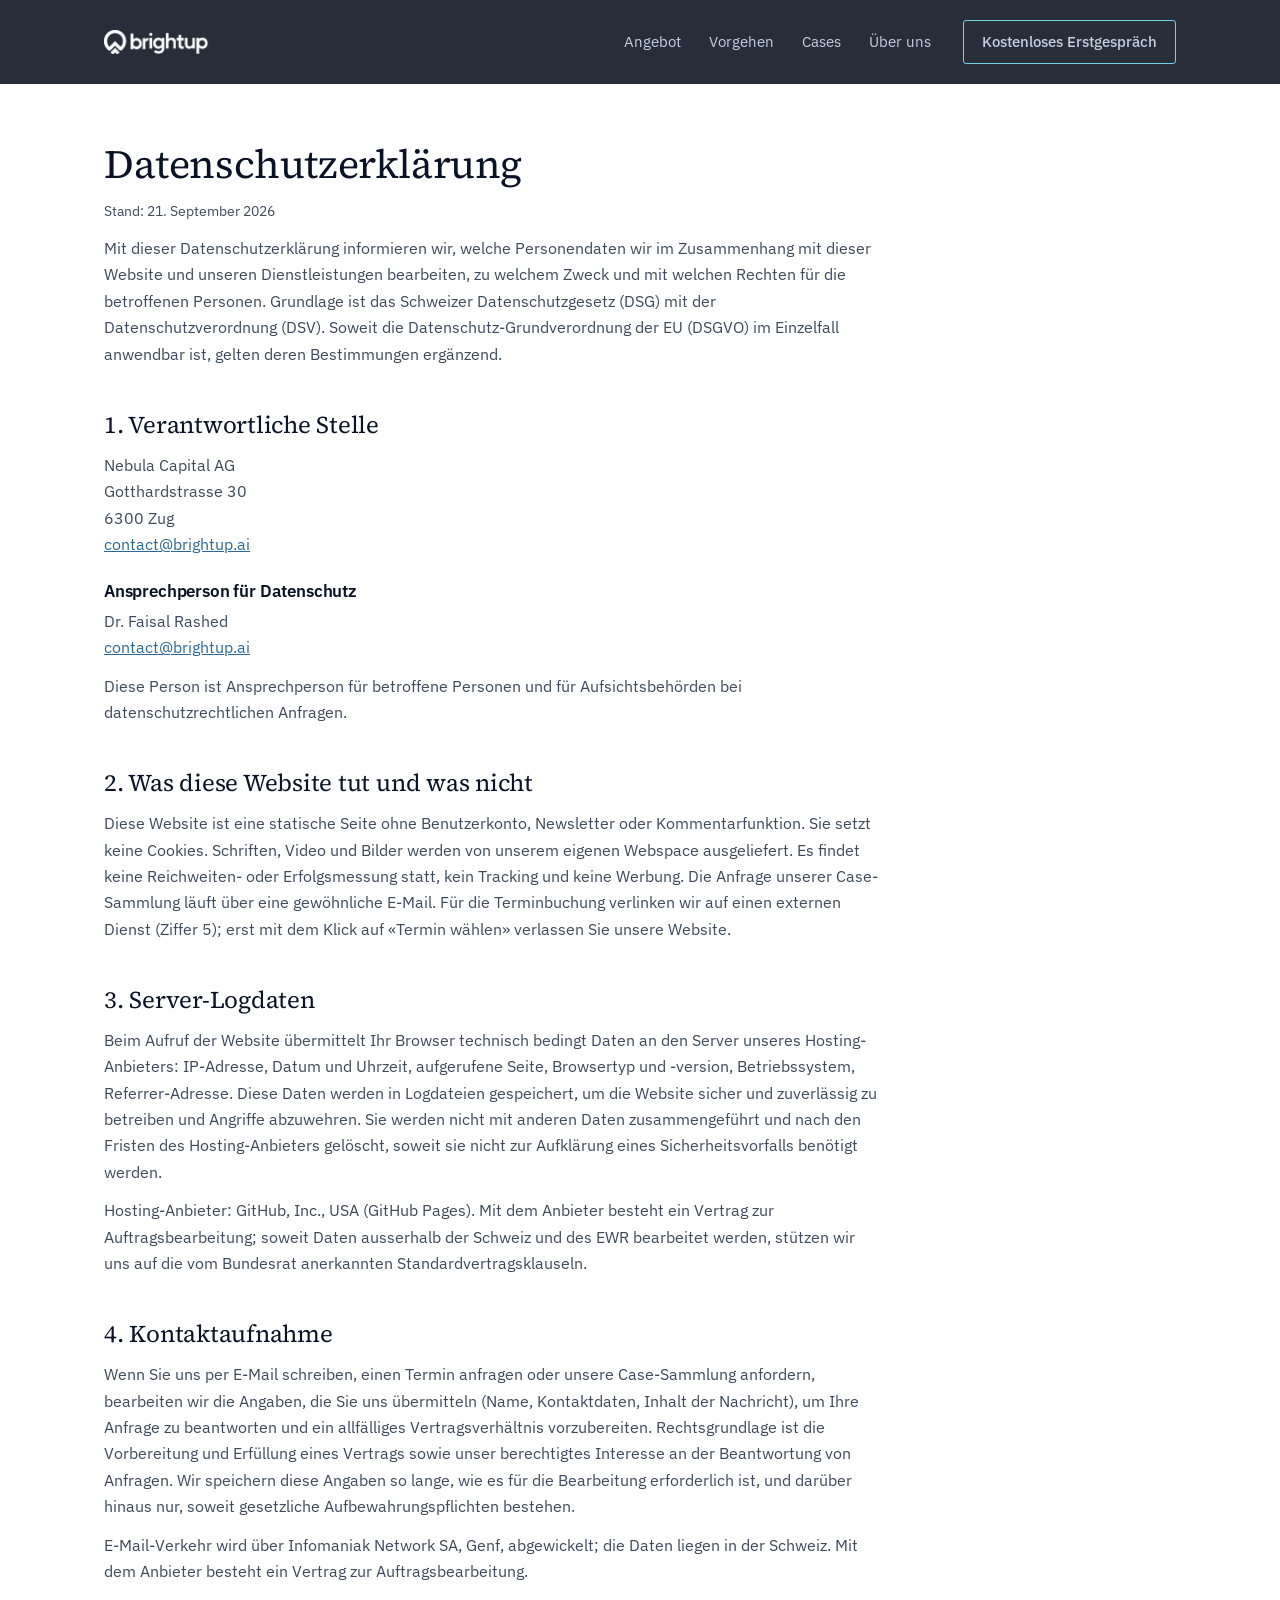
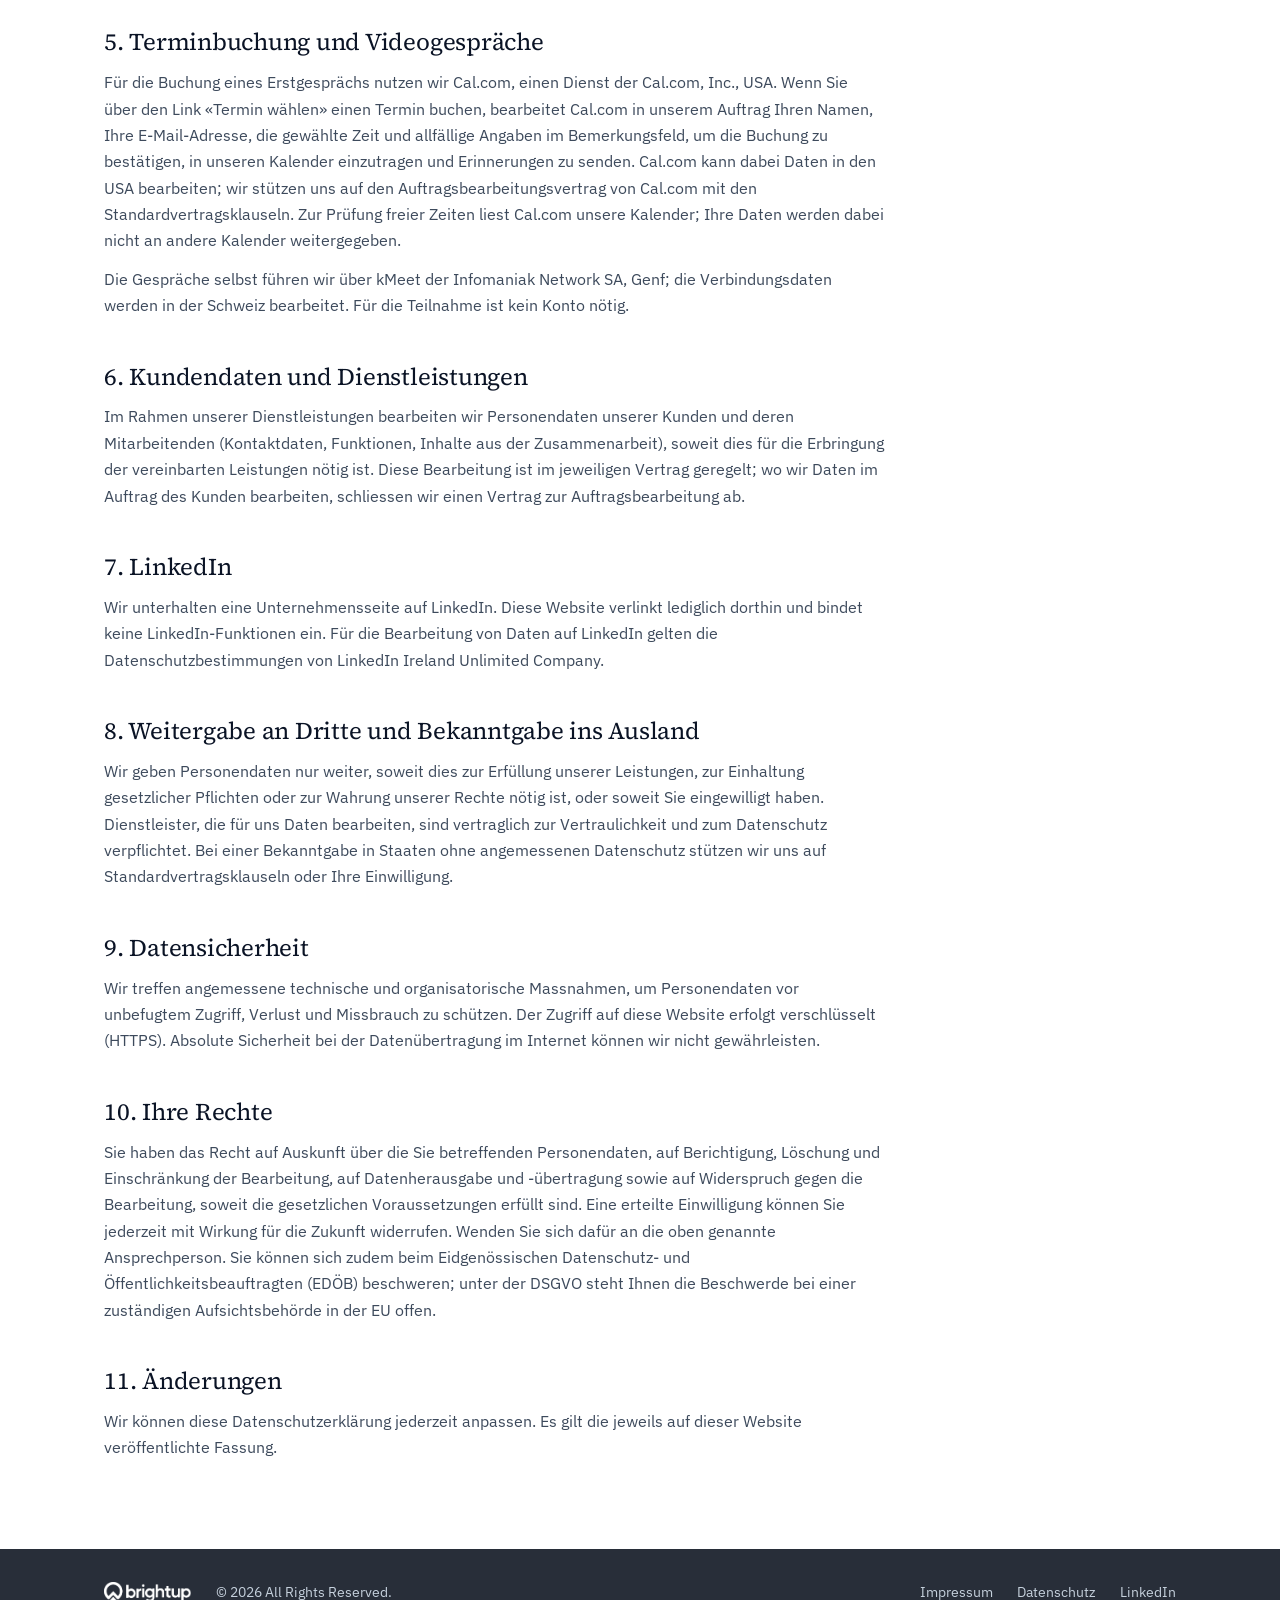
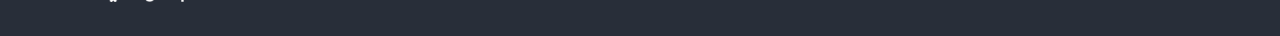
==== commit 3e66ea52: "Impressum und Datenschutz vervollständigt" ====
--- a/datenschutz.html
+++ b/datenschutz.html
@@ -22,7 +22,7 @@
       <a href="index.html#vorgehen">Vorgehen</a>
       <a href="index.html#cases">Cases</a>
       <a href="index.html#ueber">Über uns</a>
-      <a class="btn btn--ghost" href="index.html#gespraech">Kostenloses Erstgespräch</a>
+      <a class="btn btn--ghost" href="https://cal.com/brightup/erstgespraech" target="_blank" rel="noopener">Kostenloses Erstgespräch</a>
     </nav>
   </div>
 </header>
@@ -41,16 +41,16 @@
       <a href="mailto:contact@brightup.ai">contact@brightup.ai</a></p>
     </address>
     <h3>Ansprechperson für Datenschutz</h3>
-    <p>[VORNAME NAME]<br>
-    <a href="mailto:[E-MAIL]">[E-MAIL]</a></p>
+    <p>Dr. Faisal Rashed<br>
+    <a href="mailto:contact@brightup.ai">contact@brightup.ai</a></p>
     <p>Diese Person ist Ansprechperson für betroffene Personen und für Aufsichtsbehörden bei datenschutzrechtlichen Anfragen.</p>
 
     <h2>2. Was diese Website tut und was nicht</h2>
     <p>Diese Website ist eine statische Seite ohne Benutzerkonto, Newsletter oder Kommentarfunktion. Sie setzt keine Cookies. Schriften, Video und Bilder werden von unserem eigenen Webspace ausgeliefert. Es findet keine Reichweiten- oder Erfolgsmessung statt, kein Tracking und keine Werbung. Die Anfrage unserer Case-Sammlung läuft über eine gewöhnliche E-Mail. Für die Terminbuchung verlinken wir auf einen externen Dienst (Ziffer 5); erst mit dem Klick auf «Termin wählen» verlassen Sie unsere Website.</p>
 
     <h2>3. Server-Logdaten</h2>
-    <p>Beim Aufruf der Website übermittelt Ihr Browser technisch bedingt Daten an den Server unseres Hosting-Anbieters: IP-Adresse, Datum und Uhrzeit, aufgerufene Seite, Browsertyp und -version, Betriebssystem, Referrer-Adresse. Diese Daten werden in Logdateien gespeichert, um die Website sicher und zuverlässig zu betreiben und Angriffe abzuwehren. Sie werden nicht mit anderen Daten zusammengeführt und nach [ANZAHL] Tagen gelöscht, soweit sie nicht zur Aufklärung eines Sicherheitsvorfalls benötigt werden.</p>
-    <p>Hosting-Anbieter: [HOSTER, z.B. Netlify, Inc., USA, mit Auslieferung über Standorte in Europa]. Mit dem Anbieter besteht ein Vertrag zur Auftragsbearbeitung; soweit Daten ausserhalb der Schweiz und des EWR bearbeitet werden, stützen wir uns auf die vom Bundesrat anerkannten Standardvertragsklauseln.</p>
+    <p>Beim Aufruf der Website übermittelt Ihr Browser technisch bedingt Daten an den Server unseres Hosting-Anbieters: IP-Adresse, Datum und Uhrzeit, aufgerufene Seite, Browsertyp und -version, Betriebssystem, Referrer-Adresse. Diese Daten werden in Logdateien gespeichert, um die Website sicher und zuverlässig zu betreiben und Angriffe abzuwehren. Sie werden nicht mit anderen Daten zusammengeführt und nach den Fristen des Hosting-Anbieters gelöscht, soweit sie nicht zur Aufklärung eines Sicherheitsvorfalls benötigt werden.</p>
+    <p>Hosting-Anbieter: GitHub, Inc., USA (GitHub Pages). Mit dem Anbieter besteht ein Vertrag zur Auftragsbearbeitung; soweit Daten ausserhalb der Schweiz und des EWR bearbeitet werden, stützen wir uns auf die vom Bundesrat anerkannten Standardvertragsklauseln.</p>
 
     <h2>4. Kontaktaufnahme</h2>
     <p>Wenn Sie uns per E-Mail schreiben, einen Termin anfragen oder unsere Case-Sammlung anfordern, bearbeiten wir die Angaben, die Sie uns übermitteln (Name, Kontaktdaten, Inhalt der Nachricht), um Ihre Anfrage zu beantworten und ein allfälliges Vertragsverhältnis vorzubereiten. Rechtsgrundlage ist die Vorbereitung und Erfüllung eines Vertrags sowie unser berechtigtes Interesse an der Beantwortung von Anfragen. Wir speichern diese Angaben so lange, wie es für die Bearbeitung erforderlich ist, und darüber hinaus nur, soweit gesetzliche Aufbewahrungspflichten bestehen.</p>
--- a/assets/css/site.css
+++ b/assets/css/site.css
@@ -82,7 +82,7 @@
 /* Hero */
 .hero { position: relative; background: var(--navy); color: var(--white); overflow: hidden; min-height: 640px; display: flex; align-items: center; }
 .hero__media { position: absolute; inset: 0; }
-.hero__media video, .hero__media img { position: absolute; inset: 0; width: 100%; height: 100%; object-fit: cover; }
+.hero__media video, .hero__media img { position: absolute; inset: 0; width: 100%; height: 100%; object-fit: cover; object-position: 50% 100%; }
 .hero__shade { position: absolute; inset: 0; background: linear-gradient(90deg, rgba(6,20,36,0.78) 0%, rgba(6,20,36,0.5) 55%, rgba(6,20,36,0.2) 100%); }
 .hero__inner { position: relative; padding-top: calc(96px + 56px); padding-bottom: 88px; }
 .hero__copy { display: flex; flex-direction: column; gap: 20px; max-width: 760px; }
@@ -259,7 +259,7 @@
 /* Grosse Bildschirme */
 @media (min-width: 1600px) {
   :root { --container: 1320px; }
-  .hero { min-height: 720px; }
+  .hero { min-height: min(46vw, 900px); }
 }
 
 @media (prefers-reduced-motion: reduce) {
